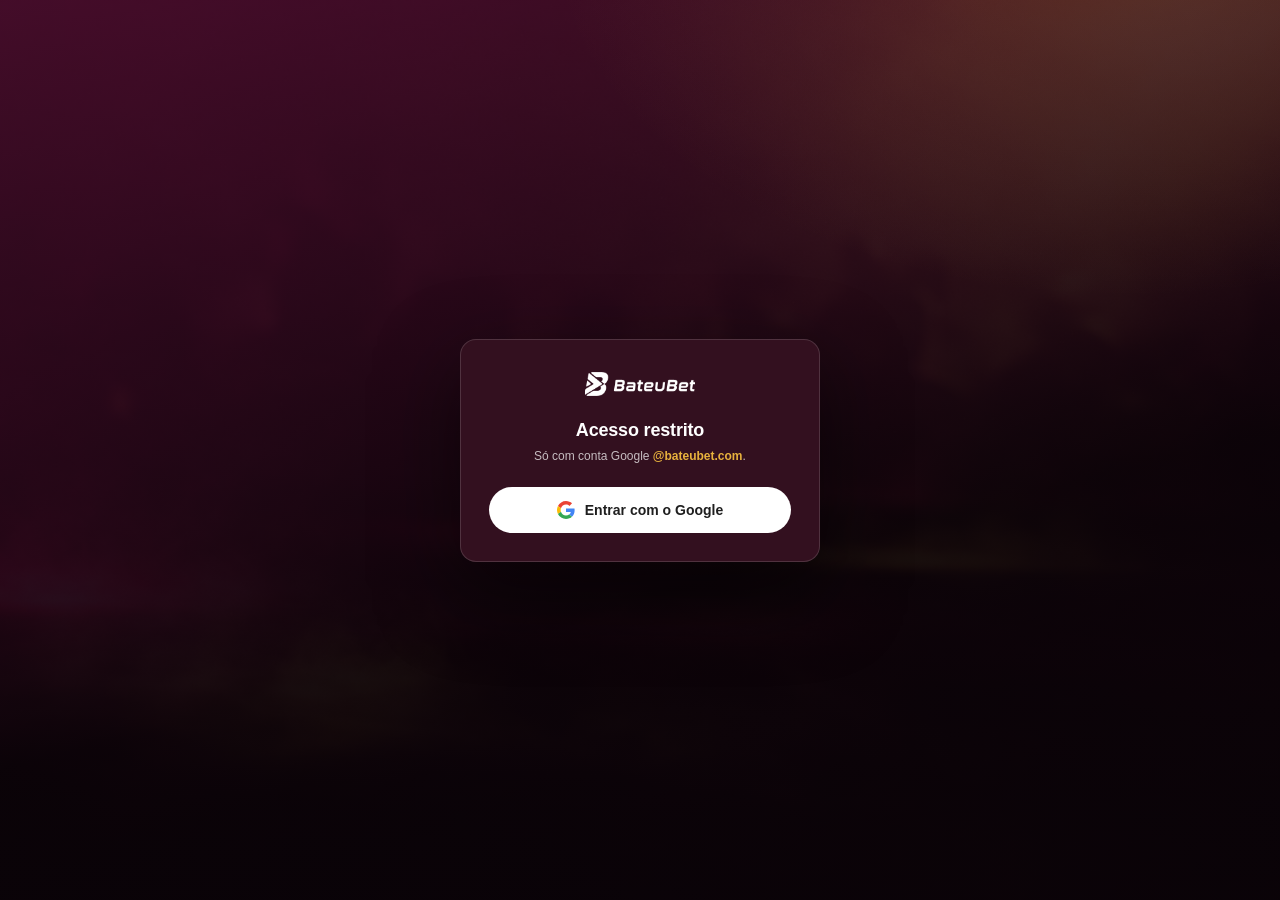
==== login.html @ efd8985c "Login Google (@bateubet.com) + paleta de comunicação + tooling graphify Trabalho de 26/08 já testado" ====
<!DOCTYPE html>
<html lang="pt-BR">
<head>
<meta charset="UTF-8">
<meta name="viewport" content="width=device-width, initial-scale=1">
<meta name="robots" content="noindex, nofollow, noarchive">
<title>Bateu Bet · Login</title>
<link rel="icon" href="icon.svg" type="image/svg+xml">
<style>
  :root{
    --bg:#0A0308;
    --bg-2:#4A0E2E;
    --surface:#33101F;
    --surface-2:#4A0E2E;
    --line:rgba(255,255,255,.14);
    --line-strong:rgba(255,255,255,.24);
    --txt:#FFFFFF;
    --txt-2:rgba(255,255,255,.72);
    --txt-3:rgba(255,255,255,.50);
    --acao:#D81B60;
    --acao-2:#C2185B;
    --gold:#E8B23D;
    --gold-2:#D4AF37;
    --bad:#FF4D4D;
    --bad-soft:rgba(255,77,77,.15);
    --sans:-apple-system,BlinkMacSystemFont,"Segoe UI",Roboto,"Helvetica Neue",Arial,sans-serif;
  }
  *,*::before,*::after{box-sizing:border-box}
  html,body{height:100%}
  body{
    margin:0;
    font-family:var(--sans);
    color:var(--txt);
    background:
      radial-gradient(1000px 640px at 88% -8%, rgba(232,178,61,.14), transparent 58%),
      linear-gradient(165deg, rgba(74,14,46,.88) 0%, rgba(10,3,8,.94) 62%),
      url('login-fundo.jpg');
    background-size:cover;
    background-position:center;
    display:flex;
    align-items:center;
    justify-content:center;
    padding:24px;
  }
  .card{
    width:100%;
    max-width:360px;
    background:var(--surface);
    border:1px solid var(--line);
    border-radius:16px;
    padding:32px 28px 28px;
    box-shadow:0 30px 80px rgba(0,0,0,.5);
    text-align:center;
  }
  .brand{
    display:flex;
    align-items:center;
    justify-content:center;
    margin-bottom:24px;
  }
  .brand img{height:24px;width:auto;display:block}
  h1{
    font-size:1.125rem;
    font-weight:700;
    margin:0 0 6px;
    letter-spacing:-.01em;
  }
  p.sub{
    font-size:.75rem;
    color:var(--txt-2);
    line-height:1.5;
    margin:0 0 22px;
  }
  p.sub b{color:var(--gold);font-weight:600}
  .btn-google{
    display:flex;
    align-items:center;
    justify-content:center;
    gap:10px;
    width:100%;
    padding:13px 18px;
    border-radius:999px;
    border:1px solid var(--line-strong);
    background:#fff;
    color:#1f1f1f;
    font:inherit;
    font-size:.875rem;
    font-weight:600;
    cursor:pointer;
    text-decoration:none;
    transition:filter .14s ease, transform .14s ease;
  }
  .btn-google:hover{filter:brightness(.96)}
  .btn-google:active{transform:scale(.99)}
  .btn-google svg{width:18px;height:18px;flex:none}
  .erro{
    display:none;
    margin:0 0 18px;
    padding:11px 14px;
    border-radius:10px;
    border:1px solid rgba(255,77,77,.35);
    background:var(--bad-soft);
    color:#ffb3b3;
    font-size:.75rem;
    line-height:1.45;
    text-align:left;
  }
</style>
</head>
<body>

  <div class="card">
    <div class="brand">
      <img src="logo-bateubet.svg" alt="Bateu Bet" width="112" height="24">
    </div>

    <h1>Acesso restrito</h1>
    <p class="sub">Só com conta Google <b>@bateubet.com</b>.</p>

    <p class="erro" id="erro-msg"></p>

    <a class="btn-google" id="btn-entrar" href="/api/auth/start">
      <svg viewBox="0 0 48 48" aria-hidden="true">
        <path fill="#EA4335" d="M24 9.5c3.54 0 6.71 1.22 9.21 3.6l6.85-6.85C35.9 2.38 30.47 0 24 0 14.62 0 6.51 5.38 2.56 13.22l7.98 6.19C12.43 13.72 17.74 9.5 24 9.5z"/>
        <path fill="#4285F4" d="M46.98 24.55c0-1.57-.15-3.09-.38-4.55H24v9.02h12.94c-.58 2.9-2.26 5.36-4.78 7.18l7.73 6c4.51-4.18 7.09-10.36 7.09-17.65z"/>
        <path fill="#FBBC05" d="M10.53 28.59c-.48-1.45-.76-2.99-.76-4.59s.27-3.14.76-4.59l-7.98-6.19C.92 16.46 0 20.12 0 24c0 3.88.92 7.54 2.56 10.78l7.97-6.19z"/>
        <path fill="#34A853" d="M24 48c6.48 0 11.93-2.13 15.89-5.81l-7.73-6c-2.15 1.45-4.92 2.3-8.16 2.3-6.26 0-11.57-4.22-13.47-9.91l-7.98 6.19C6.51 42.62 14.62 48 24 48z"/>
      </svg>
      Entrar com o Google
    </a>
  </div>

<script>
  /* mensagem de erro vem por querystring, escrita pelo callback do OAuth
     (ver api/auth/callback.js) -- nunca do lado do cliente, só refletindo o
     que o servidor decidiu. */
  var MSGS = {
    fora_do_dominio: 'Essa conta não é do workspace da Bateu Bet (@bateubet.com). Entre com a conta certa.',
    state_invalido: 'A sessão de login expirou ou foi reaberta em outra aba. Tenta de novo.',
    token_negado: 'O Google não confirmou o login. Tenta de novo.',
    token_invalido: 'Não deu pra confirmar sua identidade. Tenta de novo.',
    verificacao_falhou: 'Não deu pra confirmar o login com o Google agora. Tenta de novo em instantes.',
    google_indisponivel: 'O Google não respondeu agora. Tenta de novo em instantes.',
    access_denied: 'Login cancelado.'
  };
  (function () {
    var p = new URLSearchParams(location.search);
    var erro = p.get('erro');
    if (!erro) return;
    var el = document.getElementById('erro-msg');
    el.textContent = MSGS[erro] || 'Não deu pra entrar agora. Tenta de novo.';
    el.style.display = 'block';
  })();

  /* preserva pra onde a pessoa queria ir (ver middleware.js) através do login,
     sem colocar isso na URL do Google -- o start.js guarda num cookie curto. */
  (function () {
    var p = new URLSearchParams(location.search);
    var voltar = p.get('voltar');
    if (voltar) {
      document.getElementById('btn-entrar').href =
        '/api/auth/start?voltar=' + encodeURIComponent(voltar);
    }
  })();
</script>

</body>
</html>
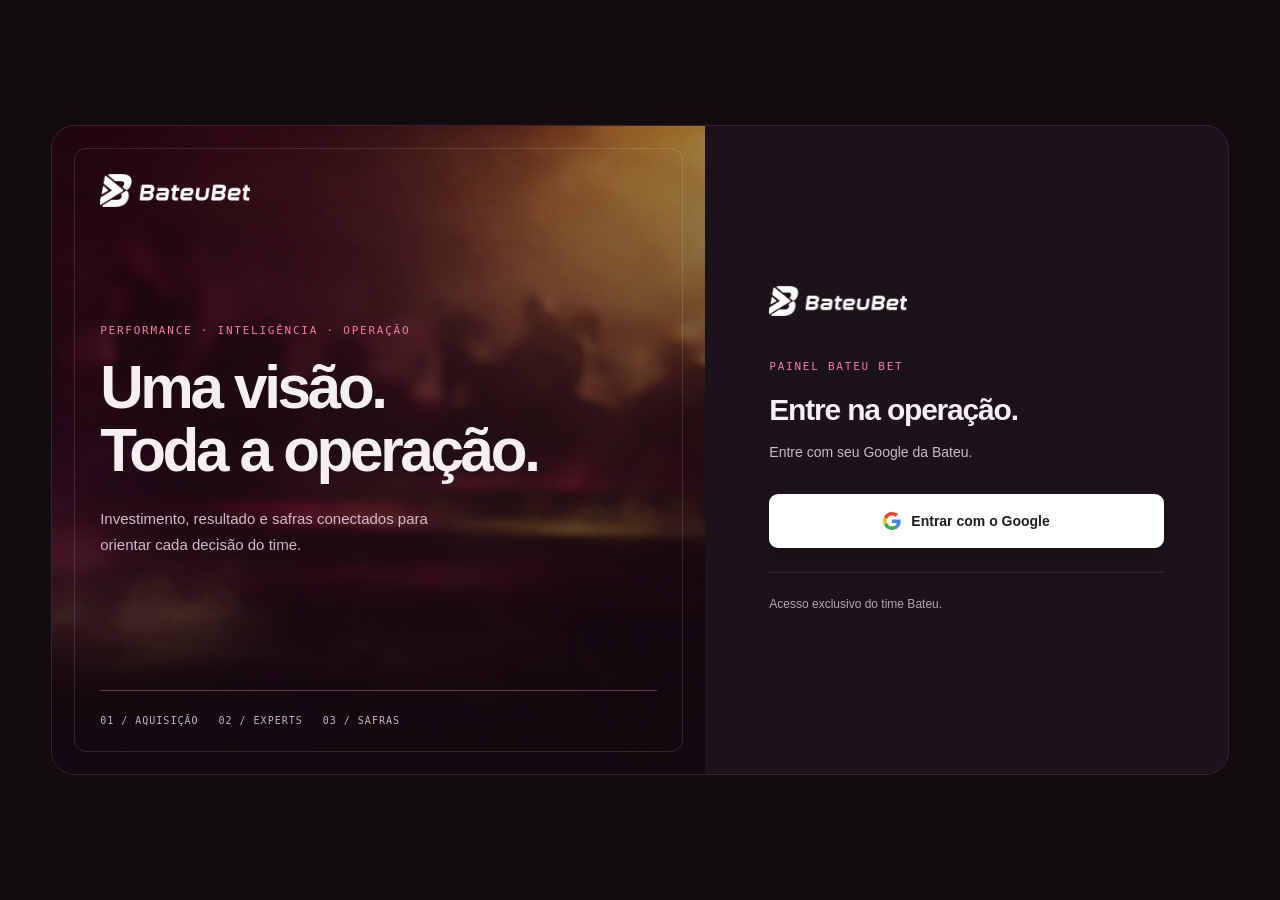
==== commit 223ab119: "style: publica novo login da Bateu com acesso Google" ====
--- a/login.html
+++ b/login.html
@@ -105,19 +105,52 @@
     line-height:1.45;
     text-align:left;
   }
+  /* Central de operação: identidade própria, autenticação Google preservada. */
+  body{padding:clamp(18px,4vw,64px);background:#120c11;color:#f5eff3;font-family:"Avenir Next","Segoe UI",sans-serif}
+  .login-shell{width:min(1240px,100%);min-height:650px;display:grid;grid-template-columns:1.25fr 1fr;border:1px solid #39252f;border-radius:24px;overflow:hidden;background:#1c131a}
+  .login-story{position:relative;padding:48px;display:flex;flex-direction:column;justify-content:space-between;background:linear-gradient(180deg,rgba(20,9,16,.38),rgba(20,9,16,.94)),url('login-fundo.jpg') center/cover}
+  .login-story::after{content:"";position:absolute;inset:22px;border:1px solid rgba(255,255,255,.13);border-radius:12px;pointer-events:none}
+  .login-story img{width:150px;height:auto}
+  .login-kicker{font:11px ui-monospace,monospace;letter-spacing:.16em;text-transform:uppercase;color:#f67aaa;margin:0 0 20px}
+  .login-story h2{font-size:clamp(36px,4.7vw,64px);line-height:1.04;letter-spacing:-.055em;margin:0 0 24px;max-width:470px;font-weight:650}
+  .login-story p{max-width:360px;color:#d6bac9;font-size:15px;line-height:1.7}
+  .login-capabilities{display:flex;gap:20px;font:10px ui-monospace,monospace;text-transform:uppercase;letter-spacing:.1em;color:#cbb1bf;border-top:1px solid #61404e;padding-top:24px}
+  .card{align-self:center;max-width:none;padding:clamp(28px,5vw,68px);background:none;border:0;border-radius:0;box-shadow:none;text-align:left}
+  .card .brand{justify-content:flex-start;margin-bottom:44px}
+  .card .brand img{height:30px}
+  .card h1{font-size:30px;letter-spacing:-.04em;margin-bottom:14px}
+  p.sub{font-size:14px;line-height:1.7;margin-bottom:30px;color:#cbbcc5}
+  p.sub b{color:#f2e7ed}
+  .btn-google{min-height:54px;border-radius:9px;font-weight:600;box-shadow:0 7px 24px #0003}
+  .btn-google:focus-visible{outline:3px solid #f65b96;outline-offset:5px}
+  .login-security{margin-top:24px;padding-top:22px;border-top:1px solid #39252f;color:#b5a5af;font-size:12px;line-height:1.6}
+  .login-security strong{display:block;color:#e1d6dd;font-weight:500;margin-bottom:4px}
+  .erro{font-size:13px}
+  @media(max-width:760px){body{height:auto;min-height:100vh;padding:16px}.login-shell{min-height:0;grid-template-columns:1fr}.login-story{padding:30px;min-height:300px;gap:28px}.login-story::after{inset:12px}.login-story h2{font-size:38px;margin-bottom:12px}.login-story p{margin:0}.login-capabilities{display:none}.card{padding:32px 26px}.card .brand{display:none}.card h1{font-size:27px}}
 </style>
 </head>
 <body>
 
-  <div class="card">
+  <main class="login-shell">
+  <section class="login-story" aria-label="Central de operação Bateu Bet">
+    <img src="logo-bateubet.svg" alt="Bateu Bet" width="150" height="32">
+    <div>
+      <div class="login-kicker">Performance · Inteligência · Operação</div>
+      <h2>Uma visão.<br>Toda a operação.</h2>
+      <p>Investimento, resultado e safras conectados para orientar cada decisão do time.</p>
+    </div>
+    <div class="login-capabilities"><span>01 / Aquisição</span><span>02 / Experts</span><span>03 / Safras</span></div>
+  </section>
+  <section class="card" aria-labelledby="login-title">
     <div class="brand">
       <img src="logo-bateubet.svg" alt="Bateu Bet" width="112" height="24">
     </div>
 
-    <h1>Acesso restrito</h1>
-    <p class="sub">Só com conta Google <b>@bateubet.com</b>.</p>
-
-    <p class="erro" id="erro-msg"></p>
+    <div class="login-kicker">Painel Bateu Bet</div>
+    <h1 id="login-title">Entre na operação.</h1>
+    <p class="sub">Entre com seu Google da Bateu.</p>
+
+    <p class="erro" id="erro-msg" role="alert"></p>
 
     <a class="btn-google" id="btn-entrar" href="/api/auth/start">
       <svg viewBox="0 0 48 48" aria-hidden="true">
@@ -128,7 +161,9 @@
       </svg>
       Entrar com o Google
     </a>
-  </div>
+    <div class="login-security">Acesso exclusivo do time Bateu.</div>
+  </section>
+  </main>
 
 <script>
   /* mensagem de erro vem por querystring, escrita pelo callback do OAuth
